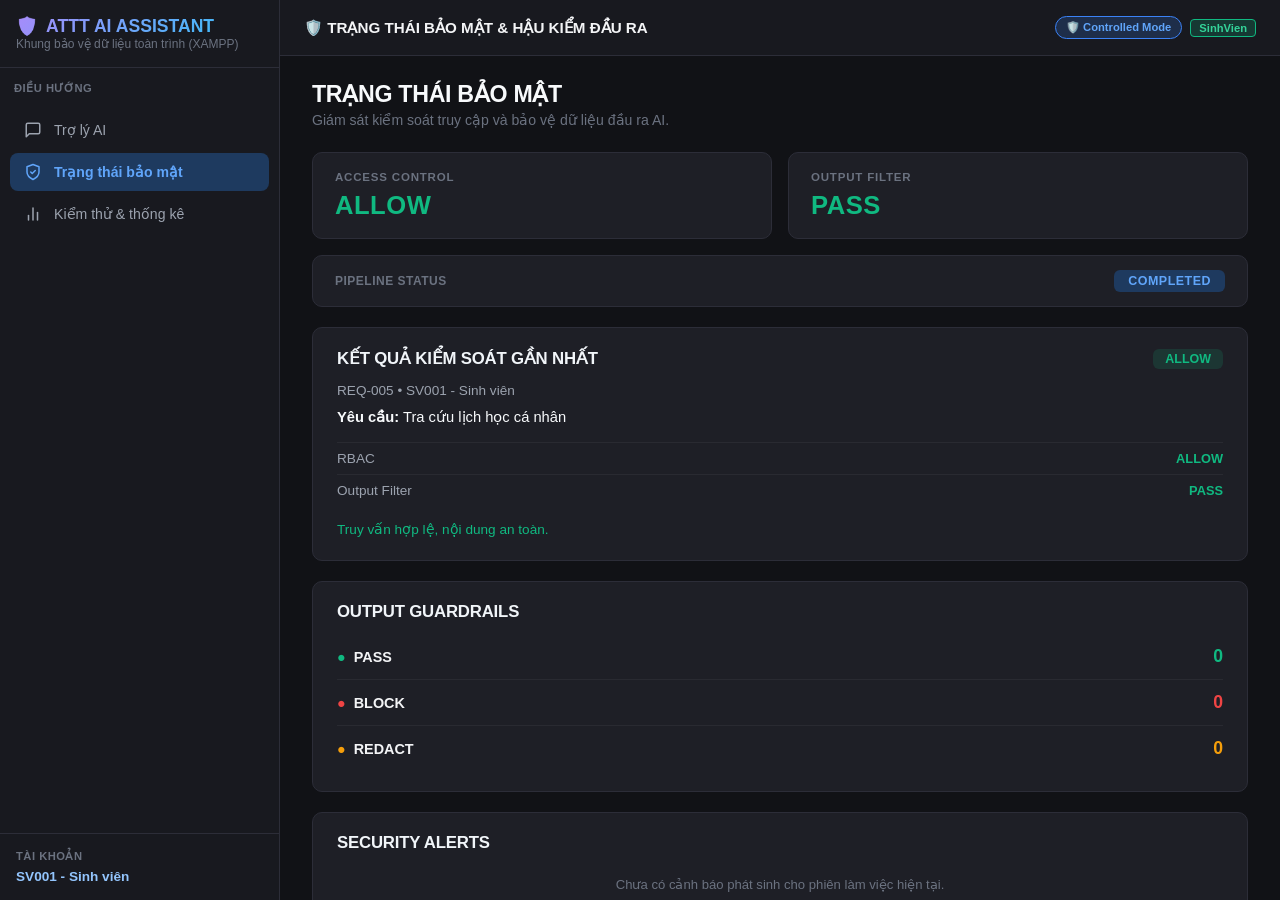
==== security_status.html @ 67b60c62 "giai đoạn 4" ====
<!DOCTYPE html>
<html lang="vi">

<head>
    <meta charset="UTF-8">
    <meta name="viewport" content="width=device-width, initial-scale=1.0">
    <title>Trạng Thái Bảo Mật - ATTT AI ASSISTANT</title>
    <link rel="stylesheet" href="web/static/style.css">
    <style>
        /* Tối ưu riêng cho trang Dashboard Trạng thái bảo mật */
        body {
            overflow: hidden;
        }

        .dashboard-main {
            flex: 1;
            display: flex;
            flex-direction: column;
            background-color: var(--bg-dark);
            height: 100vh;
            overflow-y: auto;
        }

        .nav-menu {
            display: flex;
            flex-direction: column;
            gap: 4px;
            padding: 12px 10px;
        }

        .nav-item {
            display: flex;
            align-items: center;
            gap: 12px;
            padding: 10px 14px;
            border-radius: 8px;
            color: var(--text-secondary);
            text-decoration: none;
            font-size: 0.88rem;
            font-weight: 500;
            transition: 0.2s;
        }

        .nav-item:hover {
            background-color: rgba(255, 255, 255, 0.05);
            color: var(--text-primary);
        }

        .nav-item.active {
            background-color: #1e3a5f;
            color: #60a5fa;
            font-weight: 600;
        }

        .nav-item svg {
            width: 18px;
            height: 18px;
        }

        .user-account-box {
            margin-top: auto;
            padding: 16px;
            border-top: 1px solid var(--card-border);
        }

        .user-account-label {
            font-size: 0.7rem;
            color: var(--text-muted);
            text-transform: uppercase;
            font-weight: 700;
            letter-spacing: 0.5px;
            margin-bottom: 6px;
        }

        .user-account-val {
            font-size: 0.85rem;
            font-weight: 600;
            color: #93c5fd;
        }

        /* Vùng nội dung Dashboard */
        .dash-content {
            padding: 24px 32px;
            max-width: 1200px;
            width: 100%;
        }

        .dash-header-title {
            font-size: 1.45rem;
            font-weight: 800;
            letter-spacing: -0.3px;
            color: #f8fafc;
            margin-bottom: 4px;
        }

        .dash-header-desc {
            font-size: 0.88rem;
            color: var(--text-muted);
            margin-bottom: 24px;
        }

        /* 3 Thẻ Trạng thái tổng quan (Khu vực A) */
        .cards-overview-row {
            display: grid;
            grid-template-columns: 1fr 1fr;
            gap: 16px;
            margin-bottom: 16px;
        }

        .stat-card {
            background-color: var(--card-bg);
            border: 1px solid var(--card-border);
            border-radius: 10px;
            padding: 18px 22px;
        }

        .stat-card-title {
            font-size: 0.72rem;
            color: var(--text-muted);
            font-weight: 700;
            letter-spacing: 0.8px;
            text-transform: uppercase;
            margin-bottom: 8px;
        }

        .stat-card-val {
            font-size: 1.6rem;
            font-weight: 800;
            letter-spacing: 0.5px;
        }

        .val-allow,
        .val-pass {
            color: #10b981;
        }

        .val-deny,
        .val-block {
            color: #ef4444;
        }

        .val-redact {
            color: #f59e0b;
        }

        .val-na {
            color: #6b7280;
        }

        .pipeline-card {
            background-color: var(--card-bg);
            border: 1px solid var(--card-border);
            border-radius: 10px;
            padding: 14px 22px;
            display: flex;
            justify-content: space-between;
            align-items: center;
            margin-bottom: 20px;
        }

        .pipe-status-tag {
            background: #1e3a5f;
            color: #60a5fa;
            font-weight: 700;
            font-size: 0.78rem;
            padding: 4px 14px;
            border-radius: 6px;
            letter-spacing: 0.5px;
        }

        /* Section Card chung */
        .dash-section-card {
            background-color: var(--card-bg);
            border: 1px solid var(--card-border);
            border-radius: 10px;
            padding: 20px 24px;
            margin-bottom: 20px;
        }

        .section-header {
            display: flex;
            justify-content: space-between;
            align-items: center;
            margin-bottom: 14px;
        }

        .section-title {
            font-size: 1.05rem;
            font-weight: 700;
            color: #f1f5f9;
            letter-spacing: -0.2px;
        }

        .badge-right {
            font-size: 0.78rem;
            font-weight: 700;
            padding: 3px 12px;
            border-radius: 6px;
        }

        .badge-right.ALLOW {
            background: rgba(16, 185, 129, 0.15);
            color: #10b981;
        }

        .badge-right.DENY {
            background: rgba(239, 68, 68, 0.15);
            color: #ef4444;
        }

        .badge-right.REDACTED {
            background: rgba(245, 158, 11, 0.15);
            color: #f59e0b;
        }

        /* Khu vực B: Kết quả kiểm soát truy vấn gần nhất */
        .recent-req-meta {
            font-size: 0.85rem;
            color: var(--text-secondary);
            margin-bottom: 8px;
        }

        .recent-req-query {
            font-size: 0.92rem;
            color: #f8fafc;
            margin-bottom: 14px;
            line-height: 1.5;
        }

        .recent-step-row {
            display: flex;
            justify-content: space-between;
            align-items: center;
            padding: 8px 0;
            border-top: 1px solid rgba(255, 255, 255, 0.05);
            font-size: 0.85rem;
        }

        .step-name {
            color: var(--text-secondary);
        }

        .step-tag {
            font-weight: 700;
            font-size: 0.8rem;
        }

        .step-tag.ALLOW,
        .step-tag.PASS {
            color: #10b981;
        }

        .step-tag.DENY,
        .step-tag.BLOCK {
            color: #ef4444;
        }

        .step-tag.REDACT,
        .step-tag.REDACTED {
            color: #f59e0b;
        }

        .step-tag.NA {
            color: #6b7280;
        }

        .recent-explanation {
            margin-top: 14px;
            font-size: 0.85rem;
            color: #10b981;
            line-height: 1.5;
        }

        .recent-explanation.denied {
            color: #f87171;
        }

        /* Khu vực C: Output Guardrails Metrics (Chỉ hiện số lần) */
        .guard-row {
            display: flex;
            justify-content: space-between;
            align-items: center;
            padding: 12px 0;
            border-bottom: 1px solid rgba(255, 255, 255, 0.05);
            font-size: 0.9rem;
        }

        .guard-row:last-child {
            border-bottom: none;
        }

        .guard-label {
            display: flex;
            align-items: center;
            gap: 8px;
            font-weight: 600;
        }

        .guard-num.pass {
            color: #10b981;
            font-weight: 700;
            font-size: 1.1rem;
        }

        .guard-num.block {
            color: #ef4444;
            font-weight: 700;
            font-size: 1.1rem;
        }

        .guard-num.redact {
            color: #f59e0b;
            font-weight: 700;
            font-size: 1.1rem;
        }

        /* Khu vực D: Security Alerts */
        .alert-item {
            display: flex;
            justify-content: space-between;
            align-items: center;
            padding: 11px 12px;
            background: rgba(0, 0, 0, 0.15);
            border-radius: 8px;
            margin-bottom: 8px;
            font-size: 0.86rem;
            cursor: pointer;
            transition: 0.2s;
        }

        .alert-item:hover {
            background: rgba(255, 255, 255, 0.04);
        }

        .alert-item:last-child {
            margin-bottom: 0;
        }

        .alert-label {
            color: #e2e8f0;
            display: flex;
            align-items: center;
            gap: 8px;
        }

        .alert-pill {
            padding: 3px 10px;
            border-radius: 4px;
            font-size: 0.72rem;
            font-weight: 800;
            letter-spacing: 0.5px;
        }

        .alert-pill.HIGH {
            background: #7f1d1d;
            color: #f87171;
        }

        .alert-pill.MEDIUM {
            background: #78350f;
            color: #fbbf24;
        }

        .alert-pill.LOW {
            background: #1e3a5f;
            color: #60a5fa;
        }

        /* Khu vực E: Lịch sử kiểm soát */
        .history-item {
            display: flex;
            justify-content: space-between;
            align-items: center;
            padding: 11px 12px;
            border-bottom: 1px solid rgba(255, 255, 255, 0.05);
            font-size: 0.86rem;
            cursor: pointer;
            transition: 0.2s;
        }

        .history-item:hover {
            background: rgba(255, 255, 255, 0.03);
        }

        .history-item:last-child {
            border-bottom: none;
        }

        .history-meta {
            color: #e2e8f0;
            font-weight: 500;
        }

        .history-tag {
            font-size: 0.75rem;
            font-weight: 800;
            padding: 3px 12px;
            border-radius: 4px;
        }

        .history-tag.ALLOW {
            background: rgba(16, 185, 129, 0.15);
            color: #10b981;
        }

        .history-tag.DENY {
            background: rgba(239, 68, 68, 0.15);
            color: #ef4444;
        }

        .history-tag.REDACTED {
            background: rgba(245, 158, 11, 0.15);
            color: #f59e0b;
        }

        /* Modal Chi tiết An toàn */
        .detail-modal {
            display: none;
            position: fixed;
            top: 0;
            left: 0;
            right: 0;
            bottom: 0;
            background: rgba(0, 0, 0, 0.7);
            z-index: 1000;
            align-items: center;
            justify-content: center;
        }

        .modal-box {
            background: var(--card-bg);
            border: 1px solid var(--card-border);
            border-radius: 12px;
            padding: 24px;
            width: 550px;
            max-width: 90vw;
        }
    </style>
</head>

<body>
    <div class="app-container">
        <!-- Sidebar Bên Trái: ĐỒNG NHẤT 100% VỚI HỆ THỐNG -->
        <aside class="sidebar">
            <div class="sidebar-header">
                <div>
                    <div class="brand-title">
                        <span>🛡️</span> ATTT AI ASSISTANT
                    </div>
                    <div class="brand-subtitle">Khung bảo vệ dữ liệu toàn trình (XAMPP)</div>
                </div>
            </div>

            <!-- Điều hướng 3 trang chuẩn -->
            <div
                style="padding: 14px 14px 4px 14px; font-size: 0.7rem; color: var(--text-muted); font-weight: 700; letter-spacing: 0.5px;">
                ĐIỀU HƯỚNG
            </div>
            <nav class="nav-menu">
                <!-- 1. Trợ lý AI -->
                <a href="index.php" class="nav-item">
                    <svg viewBox="0 0 24 24" fill="none" stroke="currentColor" stroke-width="2" stroke-linecap="round"
                        stroke-linejoin="round">
                        <path d="M21 15a2 2 0 0 1-2 2H7l-4 4V5a2 2 0 0 1 2-2h14a2 2 0 0 1 2 2z"></path>
                    </svg>
                    <span>Trợ lý AI</span>
                </a>

                <!-- 2. Trạng thái bảo mật (ACTIVE) -->
                <a href="security_status.html" class="nav-item active">
                    <svg viewBox="0 0 24 24" fill="none" stroke="currentColor" stroke-width="2" stroke-linecap="round"
                        stroke-linejoin="round">
                        <path d="M12 22s8-4 8-10V5l-8-3-8 3v7c0 6 8 10 8 10z"></path>
                        <polyline points="9 12 11 14 15 10"></polyline>
                    </svg>
                    <span>Trạng thái bảo mật</span>
                </a>

                <!-- 3. Kiểm thử & Thống kê -->
                <a href="evaluation_page.html" class="nav-item">
                    <svg viewBox="0 0 24 24" fill="none" stroke="currentColor" stroke-width="2" stroke-linecap="round"
                        stroke-linejoin="round">
                        <line x1="18" y1="20" x2="18" y2="10"></line>
                        <line x1="12" y1="20" x2="12" y2="4"></line>
                        <line x1="6" y1="20" x2="6" y2="14"></line>
                    </svg>
                    <span>Kiểm thử & thống kê</span>
                </a>
            </nav>

            <!-- Tài khoản đăng nhập mô phỏng -->
            <div class="user-account-box">
                <div class="user-account-label">TÀI KHOẢN</div>
                <div class="user-account-val" id="currentUserDisplay">SV001 - Sinh viên</div>
            </div>
        </aside>

        <!-- Vùng Nội dung Dashboard Trạng Thái Bảo Mật -->
        <main class="dashboard-main">
            <!-- Header phía trên đồng nhất -->
            <header class="chat-header" style="flex-shrink: 0;">
                <div class="chat-header-title">
                    <span>🛡️ TRẠNG THÁI BẢO MẬT & HẬU KIỂM ĐẦU RA</span>
                </div>
                <div class="header-badges">
                    <span class="badge-mode controlled">🛡️ Controlled Mode</span>
                    <span class="role-tag SinhVien" id="activeRoleTag">SinhVien</span>
                </div>
            </header>

            <div class="dash-content">
                <div class="dash-header-title">TRẠNG THÁI BẢO MẬT</div>
                <div class="dash-header-desc">Giám sát kiểm soát truy cập và bảo vệ dữ liệu đầu ra AI.</div>

                <!-- KHU VỰC A: TỔNG QUAN TRẠNG THÁI (3 THẺ CHUẨN) -->
                <div class="cards-overview-row">
                    <div class="stat-card">
                        <div class="stat-card-title">ACCESS CONTROL</div>
                        <div class="stat-card-val val-allow" id="cardAccessControl">ALLOW</div>
                    </div>
                    <div class="stat-card">
                        <div class="stat-card-title">OUTPUT FILTER</div>
                        <div class="stat-card-val val-pass" id="cardOutputFilter">PASS</div>
                    </div>
                </div>

                <div class="pipeline-card">
                    <span
                        style="font-size: 0.75rem; color: var(--text-muted); font-weight: 700; letter-spacing: 0.5px;">PIPELINE
                        STATUS</span>
                    <span class="pipe-status-tag" id="cardPipelineStatus">COMPLETED</span>
                </div>

                <!-- KHU VỰC B: KẾT QUẢ KIỂM SOÁT GẦN NHẤT -->
                <div class="dash-section-card">
                    <div class="section-header">
                        <div class="section-title">KẾT QUẢ KIỂM SOÁT GẦN NHẤT</div>
                        <span class="badge-right ALLOW" id="recentBadgeRight">ALLOW</span>
                    </div>
                    <div class="recent-req-meta" id="recentMeta">REQ-005 • SV001 - Sinh viên</div>
                    <div class="recent-req-query"><strong>Yêu cầu:</strong> <span id="recentQueryText">Tra cứu lịch học
                            cá nhân</span></div>

                    <div class="recent-step-row">
                        <span class="step-name">RBAC</span>
                        <span class="step-tag ALLOW" id="recentRbacTag">ALLOW</span>
                    </div>
                    <div class="recent-step-row">
                        <span class="step-name">Output Filter</span>
                        <span class="step-tag PASS" id="recentFilterTag">PASS</span>
                    </div>

                    <div class="recent-explanation" id="recentExplanation">
                        Truy vấn hợp lệ, nội dung an toàn.
                    </div>
                </div>

                <!-- KHU VỰC C: OUTPUT GUARDRAILS & REDACTION (CHỈ HIỆN SỐ LẦN) -->
                <div class="dash-section-card">
                    <div class="section-title" style="margin-bottom: 12px;">OUTPUT GUARDRAILS</div>

                    <!-- PASS -->
                    <div class="guard-row">
                        <span class="guard-label">
                            <span style="color: #10b981;">●</span> PASS
                        </span>
                        <span class="guard-num pass" id="countPass">0</span>
                    </div>

                    <!-- BLOCK -->
                    <div class="guard-row">
                        <span class="guard-label">
                            <span style="color: #ef4444;">●</span> BLOCK
                        </span>
                        <span class="guard-num block" id="countBlock">0</span>
                    </div>

                    <!-- REDACT -->
                    <div class="guard-row">
                        <span class="guard-label">
                            <span style="color: #f59e0b;">●</span> REDACT
                        </span>
                        <span class="guard-num redact" id="countRedact">0</span>
                    </div>
                </div>

                <!-- KHU VỰC D: SECURITY ALERTS -->
                <div class="dash-section-card">
                    <div class="section-title" style="margin-bottom: 14px;">SECURITY ALERTS</div>
                    <div id="alertsContainer">
                        <div class="alert-item"
                            onclick="openAlertModal('Truy cập trái quyền', 'SV001', 'HIGH', 'Tài khoản Sinh viên cố tình gửi yêu cầu truy xuất mã hồ sơ kỷ luật Restricted DOC-R014. RBAC đã từ chối quyền truy cập.')">
                            <span class="alert-label">Truy cập trái quyền</span>
                            <span class="alert-pill HIGH">HIGH</span>
                        </div>
                        <div class="alert-item"
                            onclick="openAlertModal('Dữ liệu cần che', 'SV001', 'MEDIUM', 'Phát hiện câu trả lời chứa số CCCD và số điện thoại cá nhân. Output Filter đã thực hiện che bằng nhãn an toàn.')">
                            <span class="alert-label">Dữ liệu cần che</span>
                            <span class="alert-pill MEDIUM">MEDIUM</span>
                        </div>
                    </div>
                </div>

                <!-- KHU VỰC E: LỊCH SỬ KIỂM SOÁT TRUY CẬP -->
                <div class="dash-section-card">
                    <div class="section-title" style="margin-bottom: 14px;">LỊCH SỬ KIỂM SOÁT</div>
                    <div id="historyContainer">
                        <div class="history-item">
                            <span class="history-meta">REQ-005 • SV001</span>
                            <span class="history-tag ALLOW">ALLOW</span>
                        </div>
                        <div class="history-item">
                            <span class="history-meta">REQ-004 • SV001</span>
                            <span class="history-tag DENY">DENY</span>
                        </div>
                    </div>
                </div>
            </div>
        </main>
    </div>

    <!-- Modal Xem Chi Tiết An Toàn (Không lộ dữ liệu nhạy cảm) -->
    <div id="alertModal" class="detail-modal" onclick="closeAlertModal()">
        <div class="modal-box" onclick="event.stopPropagation()">
            <h3 id="modalTitle" style="margin-bottom: 8px; color: #f8fafc;">Chi tiết cảnh báo an toàn</h3>
            <div id="modalMeta" style="font-size: 0.82rem; color: var(--text-muted); margin-bottom: 14px;"></div>
            <div id="modalDesc"
                style="font-size: 0.88rem; line-height: 1.6; color: #cbd5e1; background: #0b0f19; padding: 12px; border-radius: 8px; margin-bottom: 18px;">
            </div>
            <div style="text-align: right;">
                <button onclick="closeAlertModal()"
                    style="background: #334155; border: none; color: white; padding: 8px 16px; border-radius: 6px; cursor: pointer;">Đóng</button>
            </div>
        </div>
    </div>

    <script>
        // Mapping tài khoản thực tế theo vai trò
        const ACCOUNT_ROLE_MAPPING = {
            "SinhVien": { id: "SV001", name: "SV001 - Sinh viên" },
            "GiangVien": { id: "GV002", name: "GV002 - Giảng viên" },
            "QuanTri": { id: "QT003", name: "QT003 - Quản trị viên" }
        };

        // Đồng bộ tức thời và liên tục giữa các Tab
        document.addEventListener("DOMContentLoaded", () => {
            syncAccountFromStorage();
            syncDashboard();

            // 1. Lắng nghe storage event (khi Tab 1 thay đổi role hoặc gửi câu hỏi)
            window.addEventListener("storage", (e) => {
                if (e.key === "LATEST_SECURITY_EVENT" || e.key === "CURRENT_USER_ACCOUNT" || e.key === "CURRENT_USER_ROLE") {
                    syncAccountFromStorage();
                    syncDashboard();
                }
            });

            // 2. Định kỳ kiểm tra (polling) mỗi 1.5 giây để cập nhật mượt mà
            setInterval(() => {
                syncAccountFromStorage();
                syncDashboard();
            }, 1500);
        });

        function syncAccountFromStorage() {
            const role = localStorage.getItem("CURRENT_USER_ROLE") || "SinhVien";
            const accName = localStorage.getItem("CURRENT_USER_ACCOUNT") || (ACCOUNT_ROLE_MAPPING[role] ? ACCOUNT_ROLE_MAPPING[role].name : "SV001 - Sinh viên");

            const userDisplayEl = document.getElementById("currentUserDisplay");
            if (userDisplayEl) {
                userDisplayEl.innerText = accName;
            }

            const roleTagEl = document.getElementById("activeRoleTag");
            if (roleTagEl) {
                roleTagEl.className = `role-tag ${role}`;
                roleTagEl.innerText = role;
            }
        }

        let lastProcessedTimestamp = null;

        async function syncDashboard() {
            // A. Ưu tiên đọc sự kiện thời gian thực từ localStorage (vừa được gửi từ Tab 1)
            let localEvent = null;
            try {
                const raw = localStorage.getItem("LATEST_SECURITY_EVENT");
                if (raw) localEvent = JSON.parse(raw);
            } catch (e) { }

            // B. Nạp danh sách log và thống kê tích lũy từ backend
            let logs = [];
            let stats = null;
            try {
                const isXampp = window.location.pathname.includes("khung_bao_ve_attt");
                const endpoint = isXampp ? "api.php?action=logs" : "/api/logs";
                const res = await fetch(endpoint);
                const data = await res.json();
                if (data.stats && data.logs) {
                    stats = data.stats;
                    logs = data.logs;
                } else if (Array.isArray(data)) {
                    logs = data;
                }
            } catch (e) {
                console.error("Lỗi fetch logs:", e);
            }

            // Cập nhật số liệu thống kê OUTPUT GUARDRAILS: CHỈ HIỆN SỐ LẦN
            if (stats) {
                document.getElementById("countPass").innerText = (stats.pass || 0).toLocaleString();
                document.getElementById("countBlock").innerText = (stats.block || 0).toLocaleString();
                document.getElementById("countRedact").innerText = (stats.redact || 0).toLocaleString();
            } else if (logs && logs.length > 0) {
                // Fallback nếu API trả về mảng log thuần
                let cPass = 0, cBlock = 0, cRedact = 0;
                logs.forEach(l => {
                    const act = l.action_taken || "";
                    if (act === "PASSED") cPass++;
                    else if (act === "BLOCKED" || act === "BLOCKED_INPUT") cBlock++;
                    else if (act === "REDACTED") cRedact++;
                });
                document.getElementById("countPass").innerText = cPass.toLocaleString();
                document.getElementById("countBlock").innerText = cBlock.toLocaleString();
                document.getElementById("countRedact").innerText = cRedact.toLocaleString();
            }

            // C. Hiển thị sự kiện gần nhất: Ưu tiên localEvent mới nhất từ Tab 1
            if (localEvent) {
                renderLatestEvent(localEvent);
            } else if (logs && logs.length > 0) {
                const l = logs[0];
                const r = l.role || "SinhVien";
                const acc = ACCOUNT_ROLE_MAPPING[r] || { id: "SV001", name: `SV001 - ${r}` };
                renderLatestEvent({
                    req_id: "REQ-" + (l.query_sha256 ? l.query_sha256.substring(0, 4).toUpperCase() : "001"),
                    query: "Tra cứu thông tin học vụ nhà trường",
                    role: r,
                    account: acc.name,
                    account_id: acc.id,
                    action_taken: l.action_taken || "PASSED",
                    is_safe: l.action_taken !== "BLOCKED" && l.action_taken !== "BLOCKED_INPUT",
                    latency_ms: l.latency_ms || 0
                });
            }

            // D. Render Lịch sử kiểm soát (Khu vực E)
            renderHistoryAndAlerts(logs, localEvent);
        }

        function renderLatestEvent(ev) {
            const role = ev.role || "SinhVien";
            const accName = ev.account || (ACCOUNT_ROLE_MAPPING[role] ? ACCOUNT_ROLE_MAPPING[role].name : "SV001 - Sinh viên");
            const reqId = ev.req_id || "REQ-001";
            const actionTaken = ev.action_taken || "PASSED";

            const isDenied = (actionTaken === "BLOCKED" || actionTaken === "BLOCKED_INPUT");
            const isRedacted = (actionTaken === "REDACTED");

            const accStatus = isDenied ? "DENY" : "ALLOW";
            const filterStatus = isDenied ? "BLOCK" : (isRedacted ? "REDACT" : "PASS");

            // 1. Cập nhật Khu vực A: Tổng quan trạng thái
            const cardAcc = document.getElementById("cardAccessControl");
            cardAcc.innerText = accStatus;
            cardAcc.className = `stat-card-val val-${accStatus.toLowerCase()}`;

            const cardFilt = document.getElementById("cardOutputFilter");
            cardFilt.innerText = filterStatus;
            cardFilt.className = `stat-card-val val-${filterStatus.toLowerCase()}`;

            // 2. Cập nhật Khu vực B: Kết quả kiểm soát gần nhất
            document.getElementById("recentBadgeRight").innerText = accStatus;
            document.getElementById("recentBadgeRight").className = `badge-right ${accStatus}`;

            document.getElementById("recentMeta").innerText = `${reqId} • ${accName}`;

            // Làm sạch nội dung yêu cầu hiển thị ở mức an toàn (không hiển thị canary token / prompt nhạy cảm)
            let safeQueryDisplay = ev.query || "Tra cứu học vụ";
            if (safeQueryDisplay.length > 70) {
                safeQueryDisplay = safeQueryDisplay.substring(0, 67) + "...";
            }
            document.getElementById("recentQueryText").innerText = safeQueryDisplay;

            document.getElementById("recentRbacTag").innerText = accStatus;
            document.getElementById("recentRbacTag").className = `step-tag ${accStatus}`;

            document.getElementById("recentFilterTag").innerText = filterStatus;
            document.getElementById("recentFilterTag").className = `step-tag ${filterStatus}`;

            const expl = document.getElementById("recentExplanation");
            if (isDenied) {
                expl.innerText = "Tài khoản của bạn không có quyền truy cập thông tin được yêu cầu (Safe Refusal).";
                expl.className = "recent-explanation denied";
                expl.style.color = "#ef4444";
            } else if (isRedacted) {
                expl.innerText = "Đã phát hiện và tự động che bớt các thông tin nhạy cảm trước khi hiển thị.";
                expl.className = "recent-explanation";
                expl.style.color = "#f59e0b";
            } else {
                expl.innerText = "Truy vấn hợp lệ, dữ liệu đầu ra an toàn.";
                expl.className = "recent-explanation";
                expl.style.color = "#10b981";
            }
        }

        function renderHistoryAndAlerts(logs, localEvent) {
            // Kết hợp localEvent và logs
            const histContainer = document.getElementById("historyContainer");
            const alertsContainer = document.getElementById("alertsContainer");

            let items = [];
            if (localEvent) {
                const act = localEvent.action_taken || "PASSED";
                const isDeny = (act === "BLOCKED" || act === "BLOCKED_INPUT");
                items.push({
                    id: localEvent.req_id || "REQ-NOW",
                    account_id: localEvent.account_id || "SV001",
                    role: localEvent.role || "SinhVien",
                    tag: isDeny ? "DENY" : (act === "REDACTED" ? "REDACTED" : "ALLOW"),
                    action_taken: act,
                    isDenied: isDeny,
                    query: localEvent.query || "",
                    violations: localEvent.violations || [],
                    isCurrent: true
                });
            }

            if (logs && logs.length > 0) {
                logs.slice(0, 8).forEach((l, idx) => {
                    const r = l.role || "SinhVien";
                    const acc = ACCOUNT_ROLE_MAPPING[r] || { id: "SV001" };
                    const act = l.action_taken || "PASSED";
                    const isDeny = (act === "BLOCKED" || act === "BLOCKED_INPUT");
                    const itmId = "REQ-" + (l.query_sha256 ? l.query_sha256.substring(0, 4).toUpperCase() : `00${idx + 1}`);

                    // Tránh trùng lặp với localEvent
                    if (!localEvent || itmId !== localEvent.req_id) {
                        items.push({
                            id: itmId,
                            account_id: acc.id,
                            role: r,
                            tag: isDeny ? "DENY" : (act === "REDACTED" ? "REDACTED" : "ALLOW"),
                            action_taken: act,
                            isDenied: isDeny,
                            query: "",
                            violations: [],
                            isCurrent: false
                        });
                    }
                });
            }

            // Render Lịch sử kiểm soát (Khu vực E)
            let histHtml = "";
            items.slice(0, 6).forEach(item => {
                histHtml += `
                    <div class="history-item" onclick="openAlertModal('Lịch sử truy xuất ${item.id}', '${item.account_id} - ${item.role}', '${item.isDenied ? "HIGH" : "LOW"}', 'Kết quả: ${item.tag} | Trạng thái: ${item.action_taken}')">
                        <span class="history-meta">${item.id} • ${item.account_id} (${item.role})</span>
                        <span class="history-tag ${item.tag}">${item.tag}</span>
                    </div>
                `;
            });
            if (histHtml) histContainer.innerHTML = histHtml;

            // Render Security Alerts (Khu vực D): ĐỒNG BỘ CHÍNH XÁC VỚI CÂU ĐANG HỎI
            let alertHtml = "";

            if (localEvent) {
                const act = localEvent.action_taken || "PASSED";
                const role = localEvent.role || "SinhVien";
                const accId = localEvent.account_id || "SV001";
                const qText = localEvent.query || "";
                const violations = localEvent.violations || [];

                if (act === "BLOCKED" || act === "BLOCKED_INPUT") {
                    // Truy vấn đang hỏi bị CHẶN / TỪ CHỐI AN TOÀN
                    let desc = `Tài khoản ${accId} (${role}) gửi yêu cầu: "${escapeHtml(qText)}". Hệ thống đã kích hoạt cơ chế RBAC và Output Guardrails để từ chối truy cập và ngăn chặn rò rỉ dữ liệu ngoài quyền hạn.`;
                    if (violations.length > 0) {
                        desc += `<br><br><strong>Chi tiết vi phạm phát hiện:</strong><br>` + violations.map(v => `• [${v.severity}] ${v.violation_type}: ${v.description}`).join('<br>');
                    }
                    alertHtml += `
                        <div class="alert-item" onclick="openAlertModal('Phát hiện truy cập ngoài phạm vi quyền', '${accId} - ${role}', 'HIGH', '${escapeModalText(desc)}')">
                            <span class="alert-label">
                                <span style="color: #f87171;">⚠️</span> Phát hiện truy cập ngoài phạm vi quyền (${localEvent.req_id || "GẦN NHẤT"})
                            </span>
                            <span class="alert-pill HIGH">HIGH</span>
                        </div>
                    `;
                } else if (act === "REDACTED") {
                    // Truy vấn đang hỏi chứa THÔNG TIN NHẠY CẢM CẦN CHE
                    let desc = `Phát hiện dữ liệu định danh cá nhân / tài liệu cần bảo mật trong phản hồi cho câu hỏi: "${escapeHtml(qText)}". Output Filter đã thực hiện cơ chế Redaction tự động che giấu an toàn.`;
                    if (violations.length > 0) {
                        desc += `<br><br><strong>Chi tiết xử lý:</strong><br>` + violations.map(v => `• [${v.severity}] ${v.violation_type}: ${v.description}`).join('<br>');
                    }
                    alertHtml += `
                        <div class="alert-item" onclick="openAlertModal('Phát hiện dữ liệu nhạy cảm cần che', '${accId} - ${role}', 'MEDIUM', '${escapeModalText(desc)}')">
                            <span class="alert-label">
                                <span style="color: #fbbf24;">🛡️</span> Phát hiện dữ liệu cần che (${localEvent.req_id || "GẦN NHẤT"})
                            </span>
                            <span class="alert-pill MEDIUM">MEDIUM</span>
                        </div>
                    `;
                } else {
                    // Truy vấn hợp lệ, an toàn
                    let desc = `Yêu cầu: "${escapeHtml(qText)}" từ tài khoản ${accId} (${role}) được xác thực hợp lệ theo quyền hạn. Toàn bộ nội dung phản hồi đã qua kiểm soát an toàn và đối soát căn cứ thành công.`;
                    alertHtml += `
                        <div class="alert-item" onclick="openAlertModal('Truy vấn hợp lệ & an toàn', '${accId} - ${role}', 'LOW', '${escapeModalText(desc)}')">
                            <span class="alert-label">
                                <span style="color: #34d399;">✓</span> Truy vấn hợp lệ & an toàn (${localEvent.req_id || "GẦN NHẤT"})
                            </span>
                            <span class="alert-pill LOW">LOW</span>
                        </div>
                    `;
                }
            } else {
                // Khi chưa có truy vấn tương tác nào
                alertHtml = `
                    <div style="font-size: 0.82rem; color: var(--text-muted); padding: 10px; text-align: center;">
                        Chưa có cảnh báo phát sinh cho phiên làm việc hiện tại.
                    </div>
                `;
            }

            alertsContainer.innerHTML = alertHtml;
        }

        function escapeHtml(str) {
            if (!str) return '';
            return String(str).replace(/&/g, '&amp;').replace(/</g, '&lt;').replace(/>/g, '&gt;').replace(/"/g, '&quot;');
        }

        function escapeModalText(str) {
            if (!str) return '';
            return str.replace(/'/g, "\\'").replace(/"/g, '&quot;');
        }

        function openAlertModal(title, user, level, desc) {
            document.getElementById("modalTitle").innerText = title;
            document.getElementById("modalMeta").innerText = `Tài khoản: ${user} • Mức độ: ${level} • Thời gian: Vừa xong`;
            document.getElementById("modalDesc").innerText = desc;
            document.getElementById("alertModal").style.display = "flex";
        }

        function closeAlertModal() {
            document.getElementById("alertModal").style.display = "none";
        }
    </script>
</body>

</html>
---- web/static/style.css ----
* {
    margin: 0;
    padding: 0;
    box-sizing: border-box;
    font-family: -apple-system, BlinkMacSystemFont, "Segoe UI", Roboto, Helvetica, Arial, sans-serif;
}

:root {
    --bg-dark: #111216;
    --sidebar-bg: #18191f;
    --card-bg: #1e1f26;
    --card-border: #2c2d38;
    --input-bg: #22232c;
    --accent-blue: #3b82f6;
    --accent-purple: #8b5cf6;
    --text-primary: #f3f4f6;
    --text-secondary: #9ca3af;
    --text-muted: #6b7280;
    --badge-public: #10b981;
    --badge-internal: #f59e0b;
    --badge-restricted: #ef4444;
    --danger-bg: rgba(239, 68, 68, 0.15);
    --success-bg: rgba(16, 185, 129, 0.15);
}

body {
    background-color: var(--bg-dark);
    color: var(--text-primary);
    height: 100vh;
    display: flex;
    overflow: hidden;
}

/* Layout */
.app-container {
    display: flex;
    width: 100vw;
    height: 100vh;
}

/* Sidebar Left */
.sidebar {
    width: 280px;
    background-color: var(--sidebar-bg);
    border-right: 1px solid var(--card-border);
    display: flex;
    flex-direction: column;
    flex-shrink: 0;
}

.sidebar-header {
    padding: 16px;
    border-bottom: 1px solid var(--card-border);
    display: flex;
    align-items: center;
    justify-content: space-between;
}

.brand-title {
    font-size: 1.1rem;
    font-weight: 700;
    display: flex;
    align-items: center;
    gap: 8px;
    background: linear-gradient(135deg, #a78bfa, #38bdf8);
    -webkit-background-clip: text;
    -webkit-text-fill-color: transparent;
}

.brand-subtitle {
    font-size: 0.75rem;
    color: var(--text-muted);
}

.sidebar-content {
    flex: 1;
    overflow-y: auto;
    padding: 12px;
}

.sidebar-section-title {
    font-size: 0.7rem;
    font-weight: 600;
    text-transform: uppercase;
    letter-spacing: 0.05em;
    color: var(--text-muted);
    margin: 12px 0 6px 4px;
}

.role-select-box {
    margin-bottom: 16px;
}

.role-select {
    width: 100%;
    padding: 8px 12px;
    background: var(--input-bg);
    border: 1px solid var(--card-border);
    border-radius: 8px;
    color: var(--text-primary);
    font-size: 0.85rem;
    cursor: pointer;
    outline: none;
}

.role-permission-card {
    background: var(--card-bg);
    border: 1px solid var(--card-border);
    border-radius: 8px;
    padding: 10px;
    margin-top: 8px;
    font-size: 0.75rem;
}

.role-tag {
    display: inline-block;
    padding: 2px 8px;
    border-radius: 4px;
    font-size: 0.7rem;
    font-weight: 600;
}

.role-tag.SinhVien {
    background: rgba(16, 185, 129, 0.2);
    color: #34d399;
    border: 1px solid #10b981;
}

.role-tag.GiangVien {
    background: rgba(245, 158, 11, 0.2);
    color: #fbbf24;
    border: 1px solid #f59e0b;
}

.role-tag.QuanTri {
    background: rgba(239, 68, 68, 0.2);
    color: #f87171;
    border: 1px solid #ef4444;
}

/* Mode Switch Toggle */
.mode-switch-card {
    background: var(--card-bg);
    border: 1px solid var(--card-border);
    border-radius: 8px;
    padding: 10px;
    margin-bottom: 16px;
}

.mode-toggle-row {
    display: flex;
    justify-content: space-between;
    align-items: center;
    margin-bottom: 6px;
}

.switch {
    position: relative;
    display: inline-block;
    width: 40px;
    height: 22px;
}

.switch input {
    opacity: 0;
    width: 0;
    height: 0;
}

.slider {
    position: absolute;
    cursor: pointer;
    top: 0;
    left: 0;
    right: 0;
    bottom: 0;
    background-color: #4b5563;
    transition: .3s;
    border-radius: 22px;
}

.slider:before {
    position: absolute;
    content: "";
    height: 16px;
    width: 16px;
    left: 3px;
    bottom: 3px;
    background-color: white;
    transition: .3s;
    border-radius: 50%;
}

input:checked + .slider {
    background-color: #3b82f6;
}

input:checked + .slider:before {
    transform: translateX(18px);
}

/* Sample Query List */
.query-item {
    padding: 8px 10px;
    border-radius: 6px;
    font-size: 0.75rem;
    color: var(--text-secondary);
    cursor: pointer;
    transition: background 0.2s;
    white-space: nowrap;
    overflow: hidden;
    text-overflow: ellipsis;
    margin-bottom: 4px;
}

.query-item:hover {
    background: var(--input-bg);
    color: var(--text-primary);
}

/* Main Chat Area */
.chat-main {
    flex: 1;
    display: flex;
    flex-direction: column;
    height: 100vh;
    background-color: var(--bg-dark);
}

.chat-header {
    height: 56px;
    border-bottom: 1px solid var(--card-border);
    display: flex;
    align-items: center;
    justify-content: space-between;
    padding: 0 24px;
    background: var(--sidebar-bg);
}

.chat-header-title {
    font-size: 0.95rem;
    font-weight: 600;
    display: flex;
    align-items: center;
    gap: 10px;
}

.header-badges {
    display: flex;
    gap: 8px;
    align-items: center;
}

.badge-mode {
    padding: 4px 10px;
    border-radius: 12px;
    font-size: 0.7rem;
    font-weight: 600;
}

.badge-mode.controlled {
    background: rgba(59, 130, 246, 0.2);
    color: #60a5fa;
    border: 1px solid #3b82f6;
}

.badge-mode.baseline {
    background: rgba(245, 158, 11, 0.2);
    color: #fbbf24;
    border: 1px solid #f59e0b;
}

/* Chat Messages */
.chat-messages {
    flex: 1;
    overflow-y: auto;
    padding: 24px;
    display: flex;
    flex-direction: column;
    gap: 20px;
}

.user-message-container {
    display: flex;
    justify-content: flex-end;
}

.user-bubble {
    background-color: #2b2e3b;
    border: 1px solid #3d4254;
    border-radius: 14px 14px 2px 14px;
    padding: 12px 16px;
    max-width: 75%;
    font-size: 0.9rem;
    color: #f3f4f6;
    line-height: 1.5;
}

.ai-message-container {
    display: flex;
    gap: 14px;
    max-width: 85%;
}

.ai-avatar {
    width: 34px;
    height: 34px;
    border-radius: 50%;
    background: linear-gradient(135deg, #4f46e5, #06b6d4);
    display: flex;
    align-items: center;
    justify-content: center;
    font-weight: 700;
    font-size: 0.8rem;
    color: white;
    flex-shrink: 0;
}

.ai-bubble {
    background-color: var(--card-bg);
    border: 1px solid var(--card-border);
    border-radius: 14px 14px 14px 2px;
    padding: 16px 20px;
    color: var(--text-primary);
    font-size: 0.9rem;
    line-height: 1.6;
    width: 100%;
}

.ai-meta-header {
    display: flex;
    align-items: center;
    justify-content: space-between;
    margin-bottom: 12px;
    font-size: 0.75rem;
    color: var(--text-muted);
}

/* Security Action Badge */
.status-pill {
    padding: 3px 8px;
    border-radius: 10px;
    font-size: 0.68rem;
    font-weight: 600;
}

.status-pill.PASSED {
    background: var(--success-bg);
    color: #34d399;
    border: 1px solid #10b981;
}

.status-pill.BLOCKED {
    background: var(--danger-bg);
    color: #f87171;
    border: 1px solid #ef4444;
}

.status-pill.REDACTED {
    background: rgba(245, 158, 11, 0.2);
    color: #fbbf24;
    border: 1px solid #f59e0b;
}

/* Sources Accordion (Courdx Style) */
.sources-container {
    margin-top: 16px;
    border-top: 1px solid var(--card-border);
    padding-top: 12px;
}

.sources-header {
    display: flex;
    align-items: center;
    justify-content: space-between;
    font-size: 0.8rem;
    color: var(--text-secondary);
    cursor: pointer;
    user-select: none;
    padding: 6px 0;
}

.sources-list {
    display: flex;
    flex-direction: column;
    gap: 8px;
    margin-top: 8px;
}

.source-card {
    background: #15161b;
    border: 1px solid var(--card-border);
    border-radius: 8px;
    padding: 12px;
    transition: border-color 0.2s;
}

.source-card:hover {
    border-color: #4b5563;
}

.source-card-header {
    display: flex;
    align-items: center;
    justify-content: space-between;
    margin-bottom: 6px;
}

.source-title {
    font-weight: 600;
    font-size: 0.8rem;
    color: #e5e7eb;
    display: flex;
    align-items: center;
    gap: 6px;
}

.source-tag {
    font-size: 0.65rem;
    padding: 2px 6px;
    border-radius: 4px;
    font-weight: 600;
}

.source-tag.Public {
    background: rgba(16, 185, 129, 0.15);
    color: #34d399;
}

.source-tag.Internal {
    background: rgba(245, 158, 11, 0.15);
    color: #fbbf24;
}

.source-tag.Restricted {
    background: rgba(239, 68, 68, 0.15);
    color: #f87171;
}

.source-snippet {
    font-size: 0.75rem;
    color: var(--text-muted);
    line-height: 1.4;
    font-style: italic;
    background: #111216;
    padding: 8px;
    border-radius: 4px;
    margin-top: 6px;
}

.source-actions {
    display: flex;
    justify-content: flex-end;
    margin-top: 6px;
}

.view-doc-btn {
    background: transparent;
    border: 1px solid #3b82f6;
    color: #60a5fa;
    border-radius: 4px;
    padding: 3px 8px;
    font-size: 0.7rem;
    cursor: pointer;
    transition: 0.2s;
}

.view-doc-btn:hover {
    background: rgba(59, 130, 246, 0.2);
}

/* Input Area */
.chat-input-area {
    padding: 16px 24px;
    background: var(--sidebar-bg);
    border-top: 1px solid var(--card-border);
}

.input-box-wrapper {
    display: flex;
    align-items: center;
    background: var(--input-bg);
    border: 1px solid var(--card-border);
    border-radius: 12px;
    padding: 4px 8px 4px 16px;
}

.input-box-wrapper:focus-within {
    border-color: var(--accent-blue);
}

.chat-input {
    flex: 1;
    background: transparent;
    border: none;
    color: var(--text-primary);
    font-size: 0.9rem;
    outline: none;
    padding: 10px 0;
}

.send-btn {
    background: var(--accent-blue);
    border: none;
    color: white;
    width: 36px;
    height: 36px;
    border-radius: 8px;
    display: flex;
    align-items: center;
    justify-content: center;
    cursor: pointer;
    transition: 0.2s;
}

.send-btn:hover {
    background: #2563eb;
}

.send-btn:disabled {
    background: #4b5563;
    cursor: not-allowed;
}

/* Modal for Document View */
.modal-overlay {
    position: fixed;
    top: 0;
    left: 0;
    right: 0;
    bottom: 0;
    background: rgba(0,0,0,0.7);
    display: none;
    align-items: center;
    justify-content: center;
    z-index: 1000;
}

.modal-content {
    background: var(--card-bg);
    border: 1px solid var(--card-border);
    border-radius: 12px;
    width: 700px;
    max-width: 90vw;
    max-height: 85vh;
    display: flex;
    flex-direction: column;
}

.modal-header {
    padding: 16px 20px;
    border-bottom: 1px solid var(--card-border);
    display: flex;
    align-items: center;
    justify-content: space-between;
}

.modal-body {
    padding: 20px;
    overflow-y: auto;
    font-size: 0.85rem;
    line-height: 1.6;
    white-space: pre-wrap;
    color: #e5e7eb;
}

.close-btn {
    background: transparent;
    border: none;
    color: var(--text-muted);
    font-size: 1.2rem;
    cursor: pointer;
}
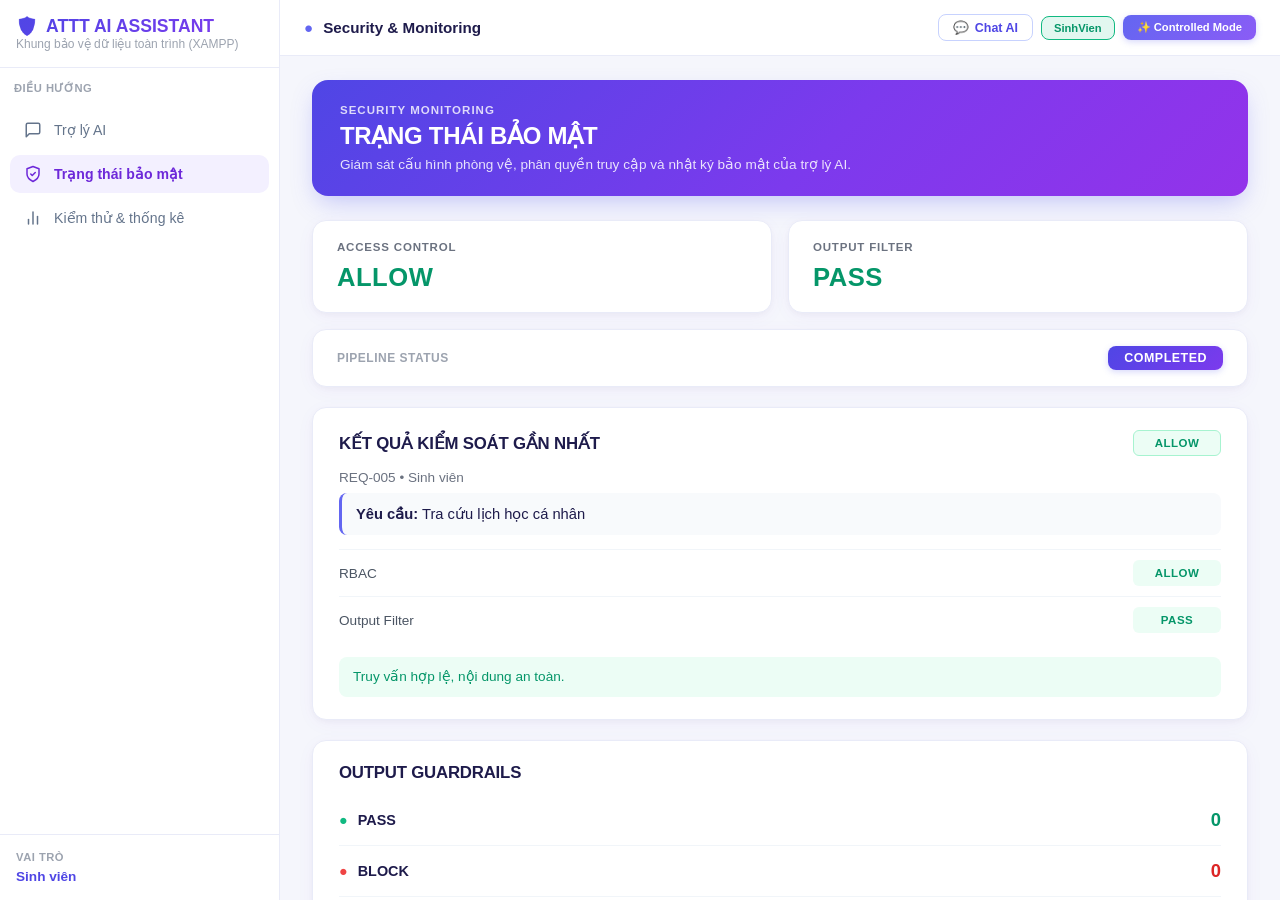
==== commit 4254665a: "trang trạng thái bảo mật: đổi màu" ====
--- a/security_status.html
+++ b/security_status.html
@@ -10,13 +10,15 @@
         /* Tối ưu riêng cho trang Dashboard Trạng thái bảo mật */
         body {
             overflow: hidden;
+            background-color: #f5f6fc;
+            color: #1e1b4b;
         }
 
         .dashboard-main {
             flex: 1;
             display: flex;
             flex-direction: column;
-            background-color: var(--bg-dark);
+            background-color: #f5f6fc;
             height: 100vh;
             overflow-y: auto;
         }
@@ -24,7 +26,7 @@
         .nav-menu {
             display: flex;
             flex-direction: column;
-            gap: 4px;
+            gap: 6px;
             padding: 12px 10px;
         }
 
@@ -33,22 +35,22 @@
             align-items: center;
             gap: 12px;
             padding: 10px 14px;
-            border-radius: 8px;
-            color: var(--text-secondary);
+            border-radius: 10px;
+            color: #64748b;
             text-decoration: none;
             font-size: 0.88rem;
             font-weight: 500;
-            transition: 0.2s;
+            transition: all 0.2s;
         }
 
         .nav-item:hover {
-            background-color: rgba(255, 255, 255, 0.05);
-            color: var(--text-primary);
+            background-color: #f8fafc;
+            color: #4338ca;
         }
 
         .nav-item.active {
-            background-color: #1e3a5f;
-            color: #60a5fa;
+            background-color: #f3f0ff;
+            color: #6d28d9;
             font-weight: 600;
         }
 
@@ -61,6 +63,7 @@
             margin-top: auto;
             padding: 16px;
             border-top: 1px solid var(--card-border);
+            background: #ffffff;
         }
 
         .user-account-label {
@@ -74,8 +77,8 @@
 
         .user-account-val {
             font-size: 0.85rem;
-            font-weight: 600;
-            color: #93c5fd;
+            font-weight: 700;
+            color: #4f46e5;
         }
 
         /* Vùng nội dung Dashboard */
@@ -85,18 +88,38 @@
             width: 100%;
         }
 
-        .dash-header-title {
-            font-size: 1.45rem;
+        .dash-hero-banner {
+            background: linear-gradient(135deg, #4f46e5 0%, #7c3aed 55%, #9333ea 100%);
+            border-radius: 16px;
+            padding: 24px 28px;
+            margin-bottom: 24px;
+            color: #ffffff;
+            box-shadow: 0 10px 25px -5px rgba(99, 102, 241, 0.35);
+            display: flex;
+            justify-content: space-between;
+            align-items: center;
+        }
+
+        .dash-hero-subtitle {
+            font-size: 0.72rem;
+            text-transform: uppercase;
+            letter-spacing: 1px;
+            color: rgba(255, 255, 255, 0.8);
+            font-weight: 700;
+            margin-bottom: 6px;
+        }
+
+        .dash-hero-title {
+            font-size: 1.5rem;
             font-weight: 800;
+            color: #ffffff;
+            margin-bottom: 6px;
             letter-spacing: -0.3px;
-            color: #f8fafc;
-            margin-bottom: 4px;
-        }
-
-        .dash-header-desc {
-            font-size: 0.88rem;
-            color: var(--text-muted);
-            margin-bottom: 24px;
+        }
+
+        .dash-hero-desc {
+            font-size: 0.85rem;
+            color: rgba(255, 255, 255, 0.85);
         }
 
         /* 3 Thẻ Trạng thái tổng quan (Khu vực A) */
@@ -108,19 +131,20 @@
         }
 
         .stat-card {
-            background-color: var(--card-bg);
+            background-color: #ffffff;
             border: 1px solid var(--card-border);
-            border-radius: 10px;
-            padding: 18px 22px;
+            border-radius: 14px;
+            padding: 20px 24px;
+            box-shadow: var(--card-shadow);
         }
 
         .stat-card-title {
             font-size: 0.72rem;
-            color: var(--text-muted);
+            color: #6b7280;
             font-weight: 700;
             letter-spacing: 0.8px;
             text-transform: uppercase;
-            margin-bottom: 8px;
+            margin-bottom: 10px;
         }
 
         .stat-card-val {
@@ -131,50 +155,53 @@
 
         .val-allow,
         .val-pass {
-            color: #10b981;
+            color: #059669;
         }
 
         .val-deny,
         .val-block {
-            color: #ef4444;
+            color: #dc2626;
         }
 
         .val-redact {
-            color: #f59e0b;
+            color: #d97706;
         }
 
         .val-na {
-            color: #6b7280;
+            color: #9ca3af;
         }
 
         .pipeline-card {
-            background-color: var(--card-bg);
+            background-color: #ffffff;
             border: 1px solid var(--card-border);
-            border-radius: 10px;
-            padding: 14px 22px;
+            border-radius: 14px;
+            padding: 16px 24px;
             display: flex;
             justify-content: space-between;
             align-items: center;
             margin-bottom: 20px;
+            box-shadow: var(--card-shadow);
         }
 
         .pipe-status-tag {
-            background: #1e3a5f;
-            color: #60a5fa;
+            background: linear-gradient(135deg, #4f46e5, #7c3aed);
+            color: #ffffff;
             font-weight: 700;
             font-size: 0.78rem;
-            padding: 4px 14px;
-            border-radius: 6px;
+            padding: 5px 16px;
+            border-radius: 8px;
             letter-spacing: 0.5px;
+            box-shadow: 0 2px 6px rgba(99, 102, 241, 0.25);
         }
 
         /* Section Card chung */
         .dash-section-card {
-            background-color: var(--card-bg);
+            background-color: #ffffff;
             border: 1px solid var(--card-border);
-            border-radius: 10px;
-            padding: 20px 24px;
+            border-radius: 14px;
+            padding: 22px 26px;
             margin-bottom: 20px;
+            box-shadow: var(--card-shadow);
         }
 
         .section-header {
@@ -187,92 +214,129 @@
         .section-title {
             font-size: 1.05rem;
             font-weight: 700;
-            color: #f1f5f9;
+            color: #1e1b4b;
             letter-spacing: -0.2px;
         }
 
         .badge-right {
-            font-size: 0.78rem;
-            font-weight: 700;
-            padding: 3px 12px;
+            display: inline-flex;
+            align-items: center;
+            justify-content: center;
+            width: 88px;
+            height: 26px;
+            box-sizing: border-box;
+            font-size: 0.72rem;
+            font-weight: 800;
+            letter-spacing: 0.5px;
             border-radius: 6px;
+            text-align: center;
+            flex-shrink: 0;
         }
 
         .badge-right.ALLOW {
-            background: rgba(16, 185, 129, 0.15);
-            color: #10b981;
+            background: #ecfdf5;
+            color: #059669;
+            border: 1px solid #a7f3d0;
         }
 
         .badge-right.DENY {
-            background: rgba(239, 68, 68, 0.15);
-            color: #ef4444;
-        }
-
-        .badge-right.REDACTED {
-            background: rgba(245, 158, 11, 0.15);
-            color: #f59e0b;
+            background: #fee2e2;
+            color: #dc2626;
+            border: 1px solid #fecaca;
+        }
+
+        .badge-right.REDACTED,
+        .badge-right.REDACT {
+            background: #fef3c7;
+            color: #d97706;
+            border: 1px solid #fde68a;
         }
 
         /* Khu vực B: Kết quả kiểm soát truy vấn gần nhất */
         .recent-req-meta {
             font-size: 0.85rem;
-            color: var(--text-secondary);
+            color: #6b7280;
             margin-bottom: 8px;
+            font-weight: 500;
         }
 
         .recent-req-query {
             font-size: 0.92rem;
-            color: #f8fafc;
+            color: #1e1b4b;
             margin-bottom: 14px;
             line-height: 1.5;
+            background: #f8fafc;
+            padding: 10px 14px;
+            border-radius: 8px;
+            border-left: 3px solid #6366f1;
         }
 
         .recent-step-row {
             display: flex;
             justify-content: space-between;
             align-items: center;
-            padding: 8px 0;
-            border-top: 1px solid rgba(255, 255, 255, 0.05);
+            padding: 10px 0;
+            border-top: 1px solid #f1f5f9;
             font-size: 0.85rem;
         }
 
         .step-name {
-            color: var(--text-secondary);
+            color: #4b5563;
+            font-weight: 500;
         }
 
         .step-tag {
-            font-weight: 700;
-            font-size: 0.8rem;
+            display: inline-flex;
+            align-items: center;
+            justify-content: center;
+            width: 88px;
+            height: 26px;
+            box-sizing: border-box;
+            font-size: 0.72rem;
+            font-weight: 800;
+            letter-spacing: 0.5px;
+            border-radius: 6px;
+            text-align: center;
+            flex-shrink: 0;
         }
 
         .step-tag.ALLOW,
         .step-tag.PASS {
-            color: #10b981;
+            background: #ecfdf5;
+            color: #059669;
         }
 
         .step-tag.DENY,
         .step-tag.BLOCK {
-            color: #ef4444;
+            background: #fee2e2;
+            color: #dc2626;
         }
 
         .step-tag.REDACT,
         .step-tag.REDACTED {
-            color: #f59e0b;
+            background: #fef3c7;
+            color: #d97706;
         }
 
         .step-tag.NA {
-            color: #6b7280;
+            background: #f1f5f9;
+            color: #9ca3af;
         }
 
         .recent-explanation {
             margin-top: 14px;
             font-size: 0.85rem;
-            color: #10b981;
+            color: #059669;
             line-height: 1.5;
+            padding: 10px 14px;
+            background: #ecfdf5;
+            border-radius: 8px;
+            font-weight: 500;
         }
 
         .recent-explanation.denied {
-            color: #f87171;
+            color: #dc2626;
+            background: #fef2f2;
         }
 
         /* Khu vực C: Output Guardrails Metrics (Chỉ hiện số lần) */
@@ -280,8 +344,8 @@
             display: flex;
             justify-content: space-between;
             align-items: center;
-            padding: 12px 0;
-            border-bottom: 1px solid rgba(255, 255, 255, 0.05);
+            padding: 14px 0;
+            border-bottom: 1px solid #f1f5f9;
             font-size: 0.9rem;
         }
 
@@ -292,26 +356,27 @@
         .guard-label {
             display: flex;
             align-items: center;
-            gap: 8px;
+            gap: 10px;
             font-weight: 600;
+            color: #1e1b4b;
         }
 
         .guard-num.pass {
-            color: #10b981;
+            color: #059669;
             font-weight: 700;
-            font-size: 1.1rem;
+            font-size: 1.15rem;
         }
 
         .guard-num.block {
-            color: #ef4444;
+            color: #dc2626;
             font-weight: 700;
-            font-size: 1.1rem;
+            font-size: 1.15rem;
         }
 
         .guard-num.redact {
-            color: #f59e0b;
+            color: #d97706;
             font-weight: 700;
-            font-size: 1.1rem;
+            font-size: 1.15rem;
         }
 
         /* Khu vực D: Security Alerts */
@@ -319,98 +384,118 @@
             display: flex;
             justify-content: space-between;
             align-items: center;
-            padding: 11px 12px;
-            background: rgba(0, 0, 0, 0.15);
-            border-radius: 8px;
-            margin-bottom: 8px;
+            padding: 12px 14px;
+            background: #f8faff;
+            border: 1px solid #eef2ff;
+            border-radius: 10px;
+            margin-bottom: 10px;
+            font-size: 0.86rem;
+            cursor: pointer;
+            transition: all 0.2s;
+        }
+
+        .alert-item:hover {
+            background: #f1f5f9;
+            border-color: #cbd5e1;
+            transform: translateY(-1px);
+        }
+
+        .alert-item:last-child {
+            margin-bottom: 0;
+        }
+
+        .alert-label {
+            color: #1e1b4b;
+            display: flex;
+            align-items: center;
+            gap: 8px;
+            font-weight: 500;
+        }
+
+        .alert-pill {
+            display: inline-flex;
+            align-items: center;
+            justify-content: center;
+            width: 88px;
+            height: 26px;
+            box-sizing: border-box;
+            border-radius: 6px;
+            font-size: 0.72rem;
+            font-weight: 800;
+            letter-spacing: 0.5px;
+            text-align: center;
+            flex-shrink: 0;
+        }
+
+        .alert-pill.HIGH {
+            background: #fee2e2;
+            color: #dc2626;
+        }
+
+        .alert-pill.MEDIUM {
+            background: #fef3c7;
+            color: #d97706;
+        }
+
+        .alert-pill.LOW {
+            background: #ecfdf5;
+            color: #059669;
+        }
+
+        /* Khu vực E: Lịch sử kiểm soát */
+        .history-item {
+            display: flex;
+            justify-content: space-between;
+            align-items: center;
+            padding: 12px 14px;
+            border-bottom: 1px solid #f1f5f9;
             font-size: 0.86rem;
             cursor: pointer;
             transition: 0.2s;
-        }
-
-        .alert-item:hover {
-            background: rgba(255, 255, 255, 0.04);
-        }
-
-        .alert-item:last-child {
-            margin-bottom: 0;
-        }
-
-        .alert-label {
-            color: #e2e8f0;
-            display: flex;
-            align-items: center;
-            gap: 8px;
-        }
-
-        .alert-pill {
-            padding: 3px 10px;
-            border-radius: 4px;
+            border-radius: 8px;
+        }
+
+        .history-item:hover {
+            background: #f8fafc;
+        }
+
+        .history-item:last-child {
+            border-bottom: none;
+        }
+
+        .history-meta {
+            color: #334155;
+            font-weight: 600;
+        }
+
+        .history-tag {
+            display: inline-flex;
+            align-items: center;
+            justify-content: center;
+            width: 88px;
+            height: 26px;
+            box-sizing: border-box;
             font-size: 0.72rem;
             font-weight: 800;
             letter-spacing: 0.5px;
-        }
-
-        .alert-pill.HIGH {
-            background: #7f1d1d;
-            color: #f87171;
-        }
-
-        .alert-pill.MEDIUM {
-            background: #78350f;
-            color: #fbbf24;
-        }
-
-        .alert-pill.LOW {
-            background: #1e3a5f;
-            color: #60a5fa;
-        }
-
-        /* Khu vực E: Lịch sử kiểm soát */
-        .history-item {
-            display: flex;
-            justify-content: space-between;
-            align-items: center;
-            padding: 11px 12px;
-            border-bottom: 1px solid rgba(255, 255, 255, 0.05);
-            font-size: 0.86rem;
-            cursor: pointer;
-            transition: 0.2s;
-        }
-
-        .history-item:hover {
-            background: rgba(255, 255, 255, 0.03);
-        }
-
-        .history-item:last-child {
-            border-bottom: none;
-        }
-
-        .history-meta {
-            color: #e2e8f0;
-            font-weight: 500;
-        }
-
-        .history-tag {
-            font-size: 0.75rem;
-            font-weight: 800;
-            padding: 3px 12px;
-            border-radius: 4px;
+            border-radius: 6px;
+            text-align: center;
+            flex-shrink: 0;
         }
 
         .history-tag.ALLOW {
-            background: rgba(16, 185, 129, 0.15);
-            color: #10b981;
+            background: #ecfdf5;
+            color: #059669;
         }
 
         .history-tag.DENY {
-            background: rgba(239, 68, 68, 0.15);
-            color: #ef4444;
+            background: #fee2e2;
+            color: #dc2626;
         }
 
         .history-tag.REDACTED {
-            background: rgba(245, 158, 11, 0.15);
-            color: #f59e0b;
+            background: #fef3c7;
+            color: #d97706;
         }
 
         /* Modal Chi tiết An toàn */
@@ -421,19 +506,21 @@
             left: 0;
             right: 0;
             bottom: 0;
-            background: rgba(0, 0, 0, 0.7);
+            background: rgba(15, 23, 42, 0.6);
+            backdrop-filter: blur(4px);
             z-index: 1000;
             align-items: center;
             justify-content: center;
         }
 
         .modal-box {
-            background: var(--card-bg);
+            background: #ffffff;
             border: 1px solid var(--card-border);
-            border-radius: 12px;
+            border-radius: 16px;
             padding: 24px;
             width: 550px;
             max-width: 90vw;
+            box-shadow: 0 20px 25px -5px rgba(0, 0, 0, 0.1), 0 10px 10px -5px rgba(0, 0, 0, 0.04);
         }
     </style>
 </head>
@@ -467,7 +554,7 @@
                 </a>
 
                 <!-- 2. Trạng thái bảo mật (ACTIVE) -->
-                <a href="security_status.html" class="nav-item active">
+                <a href="security_status.php" class="nav-item active">
                     <svg viewBox="0 0 24 24" fill="none" stroke="currentColor" stroke-width="2" stroke-linecap="round"
                         stroke-linejoin="round">
                         <path d="M12 22s8-4 8-10V5l-8-3-8 3v7c0 6 8 10 8 10z"></path>
@@ -488,10 +575,10 @@
                 </a>
             </nav>
 
-            <!-- Tài khoản đăng nhập mô phỏng -->
+            <!-- Vai trò người dùng mô phỏng -->
             <div class="user-account-box">
-                <div class="user-account-label">TÀI KHOẢN</div>
-                <div class="user-account-val" id="currentUserDisplay">SV001 - Sinh viên</div>
+                <div class="user-account-label">VAI TRÒ</div>
+                <div class="user-account-val" id="currentUserDisplay">Sinh viên</div>
             </div>
         </aside>
 
@@ -500,17 +587,27 @@
             <!-- Header phía trên đồng nhất -->
             <header class="chat-header" style="flex-shrink: 0;">
                 <div class="chat-header-title">
-                    <span>🛡️ TRẠNG THÁI BẢO MẬT & HẬU KIỂM ĐẦU RA</span>
+                    <span style="color: #6366f1;">●</span>
+                    <span style="font-weight: 700;">Security & Monitoring</span>
                 </div>
                 <div class="header-badges">
-                    <span class="badge-mode controlled">🛡️ Controlled Mode</span>
-                    <span class="role-tag SinhVien" id="activeRoleTag">SinhVien</span>
+                    <a href="index.php" style="text-decoration: none; font-size: 0.78rem; font-weight: 600; color: #4f46e5; background: #ffffff; padding: 5px 14px; border-radius: 8px; border: 1px solid #c7d2fe; display: flex; align-items: center; gap: 6px;">
+                        <span>💬</span> Chat AI
+                    </a>
+                    <span class="role-tag QuanTri" id="activeRoleTag" style="padding: 5px 12px; border-radius: 8px;">QuanTri</span>
+                    <span class="badge-mode controlled" style="padding: 6px 14px; border-radius: 8px;">✨ Controlled Mode</span>
                 </div>
             </header>
 
             <div class="dash-content">
-                <div class="dash-header-title">TRẠNG THÁI BẢO MẬT</div>
-                <div class="dash-header-desc">Giám sát kiểm soát truy cập và bảo vệ dữ liệu đầu ra AI.</div>
+                <!-- Banner Hero Tím Gradient giống ảnh -->
+                <div class="dash-hero-banner">
+                    <div>
+                        <div class="dash-hero-subtitle">SECURITY MONITORING</div>
+                        <div class="dash-hero-title">TRẠNG THÁI BẢO MẬT</div>
+                        <div class="dash-hero-desc">Giám sát cấu hình phòng vệ, phân quyền truy cập và nhật ký bảo mật của trợ lý AI.</div>
+                    </div>
+                </div>
 
                 <!-- KHU VỰC A: TỔNG QUAN TRẠNG THÁI (3 THẺ CHUẨN) -->
                 <div class="cards-overview-row">
@@ -537,7 +634,7 @@
                         <div class="section-title">KẾT QUẢ KIỂM SOÁT GẦN NHẤT</div>
                         <span class="badge-right ALLOW" id="recentBadgeRight">ALLOW</span>
                     </div>
-                    <div class="recent-req-meta" id="recentMeta">REQ-005 • SV001 - Sinh viên</div>
+                    <div class="recent-req-meta" id="recentMeta">REQ-005 • Sinh viên</div>
                     <div class="recent-req-query"><strong>Yêu cầu:</strong> <span id="recentQueryText">Tra cứu lịch học
                             cá nhân</span></div>
 
@@ -589,12 +686,12 @@
                     <div class="section-title" style="margin-bottom: 14px;">SECURITY ALERTS</div>
                     <div id="alertsContainer">
                         <div class="alert-item"
-                            onclick="openAlertModal('Truy cập trái quyền', 'SV001', 'HIGH', 'Tài khoản Sinh viên cố tình gửi yêu cầu truy xuất mã hồ sơ kỷ luật Restricted DOC-R014. RBAC đã từ chối quyền truy cập.')">
+                            onclick="openAlertModal('Truy cập trái quyền', 'Sinh viên', 'HIGH', 'Vai trò Sinh viên gửi yêu cầu truy xuất mã hồ sơ kỷ luật Restricted DOC-R014. RBAC đã từ chối quyền truy cập.')">
                             <span class="alert-label">Truy cập trái quyền</span>
                             <span class="alert-pill HIGH">HIGH</span>
                         </div>
                         <div class="alert-item"
-                            onclick="openAlertModal('Dữ liệu cần che', 'SV001', 'MEDIUM', 'Phát hiện câu trả lời chứa số CCCD và số điện thoại cá nhân. Output Filter đã thực hiện che bằng nhãn an toàn.')">
+                            onclick="openAlertModal('Dữ liệu cần che', 'Sinh viên', 'MEDIUM', 'Phát hiện câu trả lời chứa số CCCD và số điện thoại cá nhân. Output Filter đã thực hiện che bằng nhãn an toàn.')">
                             <span class="alert-label">Dữ liệu cần che</span>
                             <span class="alert-pill MEDIUM">MEDIUM</span>
                         </div>
@@ -606,11 +703,11 @@
                     <div class="section-title" style="margin-bottom: 14px;">LỊCH SỬ KIỂM SOÁT</div>
                     <div id="historyContainer">
                         <div class="history-item">
-                            <span class="history-meta">REQ-005 • SV001</span>
+                            <span class="history-meta">REQ-005 • Sinh viên</span>
                             <span class="history-tag ALLOW">ALLOW</span>
                         </div>
                         <div class="history-item">
-                            <span class="history-meta">REQ-004 • SV001</span>
+                            <span class="history-meta">REQ-004 • Sinh viên</span>
                             <span class="history-tag DENY">DENY</span>
                         </div>
                     </div>
@@ -635,11 +732,11 @@
     </div>
 
     <script>
-        // Mapping tài khoản thực tế theo vai trò
-        const ACCOUNT_ROLE_MAPPING = {
-            "SinhVien": { id: "SV001", name: "SV001 - Sinh viên" },
-            "GiangVien": { id: "GV002", name: "GV002 - Giảng viên" },
-            "QuanTri": { id: "QT003", name: "QT003 - Quản trị viên" }
+        // Mapping tên hiển thị vai trò
+        const ROLE_DISPLAY_MAPPING = {
+            "SinhVien": "Sinh viên",
+            "GiangVien": "Giảng viên",
+            "QuanTri": "Quản trị viên"
         };
 
         // Đồng bộ tức thời và liên tục giữa các Tab
@@ -664,11 +761,11 @@
 
         function syncAccountFromStorage() {
             const role = localStorage.getItem("CURRENT_USER_ROLE") || "SinhVien";
-            const accName = localStorage.getItem("CURRENT_USER_ACCOUNT") || (ACCOUNT_ROLE_MAPPING[role] ? ACCOUNT_ROLE_MAPPING[role].name : "SV001 - Sinh viên");
+            const roleName = ROLE_DISPLAY_MAPPING[role] || role;
 
             const userDisplayEl = document.getElementById("currentUserDisplay");
             if (userDisplayEl) {
-                userDisplayEl.innerText = accName;
+                userDisplayEl.innerText = roleName;
             }
 
             const roleTagEl = document.getElementById("activeRoleTag");
@@ -679,6 +776,29 @@
         }
 
         let lastProcessedTimestamp = null;
+
+        async function manualRefreshData() {
+            const btn = document.getElementById("refreshBtn");
+            const icon = document.getElementById("refreshIcon");
+            const text = document.getElementById("refreshText");
+
+            // Hiệu ứng xoay icon và hiển thị trạng thái đang tải
+            if (icon) icon.style.transform = "rotate(360deg)";
+            if (text) text.innerText = "Đang đồng bộ...";
+            if (btn) btn.style.opacity = "0.75";
+
+            syncAccountFromStorage();
+            await syncDashboard();
+
+            setTimeout(() => {
+                if (icon) icon.style.transform = "rotate(0deg)";
+                if (text) text.innerText = "Đã cập nhật!";
+                if (btn) btn.style.opacity = "1";
+                setTimeout(() => {
+                    if (text) text.innerText = "Làm mới dữ liệu";
+                }, 1200);
+            }, 400);
+        }
 
         async function syncDashboard() {
             // A. Ưu tiên đọc sự kiện thời gian thực từ localStorage (vừa được gửi từ Tab 1)
@@ -731,13 +851,13 @@
             } else if (logs && logs.length > 0) {
                 const l = logs[0];
                 const r = l.role || "SinhVien";
-                const acc = ACCOUNT_ROLE_MAPPING[r] || { id: "SV001", name: `SV001 - ${r}` };
+                const roleName = ROLE_DISPLAY_MAPPING[r] || r;
                 renderLatestEvent({
                     req_id: "REQ-" + (l.query_sha256 ? l.query_sha256.substring(0, 4).toUpperCase() : "001"),
                     query: "Tra cứu thông tin học vụ nhà trường",
                     role: r,
-                    account: acc.name,
-                    account_id: acc.id,
+                    account: roleName,
+                    role_name: roleName,
                     action_taken: l.action_taken || "PASSED",
                     is_safe: l.action_taken !== "BLOCKED" && l.action_taken !== "BLOCKED_INPUT",
                     latency_ms: l.latency_ms || 0
@@ -750,7 +870,7 @@
 
         function renderLatestEvent(ev) {
             const role = ev.role || "SinhVien";
-            const accName = ev.account || (ACCOUNT_ROLE_MAPPING[role] ? ACCOUNT_ROLE_MAPPING[role].name : "SV001 - Sinh viên");
+            const roleName = ev.role_name || ROLE_DISPLAY_MAPPING[role] || role;
             const reqId = ev.req_id || "REQ-001";
             const actionTaken = ev.action_taken || "PASSED";
 
@@ -773,7 +893,7 @@
             document.getElementById("recentBadgeRight").innerText = accStatus;
             document.getElementById("recentBadgeRight").className = `badge-right ${accStatus}`;
 
-            document.getElementById("recentMeta").innerText = `${reqId} • ${accName}`;
+            document.getElementById("recentMeta").innerText = `${reqId} • ${roleName}`;
 
             // Làm sạch nội dung yêu cầu hiển thị ở mức an toàn (không hiển thị canary token / prompt nhạy cảm)
             let safeQueryDisplay = ev.query || "Tra cứu học vụ";
@@ -790,7 +910,7 @@
 
             const expl = document.getElementById("recentExplanation");
             if (isDenied) {
-                expl.innerText = "Tài khoản của bạn không có quyền truy cập thông tin được yêu cầu (Safe Refusal).";
+                expl.innerText = "Vai trò của bạn không có quyền truy cập thông tin được yêu cầu (Safe Refusal).";
                 expl.className = "recent-explanation denied";
                 expl.style.color = "#ef4444";
             } else if (isRedacted) {
@@ -813,10 +933,12 @@
             if (localEvent) {
                 const act = localEvent.action_taken || "PASSED";
                 const isDeny = (act === "BLOCKED" || act === "BLOCKED_INPUT");
+                const r = localEvent.role || "SinhVien";
+                const roleName = ROLE_DISPLAY_MAPPING[r] || r;
                 items.push({
                     id: localEvent.req_id || "REQ-NOW",
-                    account_id: localEvent.account_id || "SV001",
-                    role: localEvent.role || "SinhVien",
+                    role: r,
+                    role_name: roleName,
                     tag: isDeny ? "DENY" : (act === "REDACTED" ? "REDACTED" : "ALLOW"),
                     action_taken: act,
                     isDenied: isDeny,
@@ -829,7 +951,7 @@
             if (logs && logs.length > 0) {
                 logs.slice(0, 8).forEach((l, idx) => {
                     const r = l.role || "SinhVien";
-                    const acc = ACCOUNT_ROLE_MAPPING[r] || { id: "SV001" };
+                    const roleName = ROLE_DISPLAY_MAPPING[r] || r;
                     const act = l.action_taken || "PASSED";
                     const isDeny = (act === "BLOCKED" || act === "BLOCKED_INPUT");
                     const itmId = "REQ-" + (l.query_sha256 ? l.query_sha256.substring(0, 4).toUpperCase() : `00${idx + 1}`);
@@ -838,8 +960,8 @@
                     if (!localEvent || itmId !== localEvent.req_id) {
                         items.push({
                             id: itmId,
-                            account_id: acc.id,
                             role: r,
+                            role_name: roleName,
                             tag: isDeny ? "DENY" : (act === "REDACTED" ? "REDACTED" : "ALLOW"),
                             action_taken: act,
                             isDenied: isDeny,
@@ -855,8 +977,8 @@
             let histHtml = "";
             items.slice(0, 6).forEach(item => {
                 histHtml += `
-                    <div class="history-item" onclick="openAlertModal('Lịch sử truy xuất ${item.id}', '${item.account_id} - ${item.role}', '${item.isDenied ? "HIGH" : "LOW"}', 'Kết quả: ${item.tag} | Trạng thái: ${item.action_taken}')">
-                        <span class="history-meta">${item.id} • ${item.account_id} (${item.role})</span>
+                    <div class="history-item" onclick="openAlertModal('Lịch sử truy xuất ${item.id}', '${item.role_name}', '${item.isDenied ? "HIGH" : "LOW"}', 'Kết quả: ${item.tag} | Trạng thái: ${item.action_taken}')">
+                        <span class="history-meta">${item.id} • ${item.role_name}</span>
                         <span class="history-tag ${item.tag}">${item.tag}</span>
                     </div>
                 `;
@@ -869,18 +991,18 @@
             if (localEvent) {
                 const act = localEvent.action_taken || "PASSED";
                 const role = localEvent.role || "SinhVien";
-                const accId = localEvent.account_id || "SV001";
+                const roleName = ROLE_DISPLAY_MAPPING[role] || role;
                 const qText = localEvent.query || "";
                 const violations = localEvent.violations || [];
 
                 if (act === "BLOCKED" || act === "BLOCKED_INPUT") {
                     // Truy vấn đang hỏi bị CHẶN / TỪ CHỐI AN TOÀN
-                    let desc = `Tài khoản ${accId} (${role}) gửi yêu cầu: "${escapeHtml(qText)}". Hệ thống đã kích hoạt cơ chế RBAC và Output Guardrails để từ chối truy cập và ngăn chặn rò rỉ dữ liệu ngoài quyền hạn.`;
+                    let desc = `Vai trò ${roleName} gửi yêu cầu: "${escapeHtml(qText)}". Hệ thống đã kích hoạt cơ chế RBAC và Output Guardrails để từ chối truy cập và ngăn chặn rò rỉ dữ liệu ngoài quyền hạn.`;
                     if (violations.length > 0) {
                         desc += `<br><br><strong>Chi tiết vi phạm phát hiện:</strong><br>` + violations.map(v => `• [${v.severity}] ${v.violation_type}: ${v.description}`).join('<br>');
                     }
                     alertHtml += `
-                        <div class="alert-item" onclick="openAlertModal('Phát hiện truy cập ngoài phạm vi quyền', '${accId} - ${role}', 'HIGH', '${escapeModalText(desc)}')">
+                        <div class="alert-item" onclick="openAlertModal('Phát hiện truy cập ngoài phạm vi quyền', '${roleName}', 'HIGH', '${escapeModalText(desc)}')">
                             <span class="alert-label">
                                 <span style="color: #f87171;">⚠️</span> Phát hiện truy cập ngoài phạm vi quyền (${localEvent.req_id || "GẦN NHẤT"})
                             </span>
@@ -894,7 +1016,7 @@
                         desc += `<br><br><strong>Chi tiết xử lý:</strong><br>` + violations.map(v => `• [${v.severity}] ${v.violation_type}: ${v.description}`).join('<br>');
                     }
                     alertHtml += `
-                        <div class="alert-item" onclick="openAlertModal('Phát hiện dữ liệu nhạy cảm cần che', '${accId} - ${role}', 'MEDIUM', '${escapeModalText(desc)}')">
+                        <div class="alert-item" onclick="openAlertModal('Phát hiện dữ liệu nhạy cảm cần che', '${roleName}', 'MEDIUM', '${escapeModalText(desc)}')">
                             <span class="alert-label">
                                 <span style="color: #fbbf24;">🛡️</span> Phát hiện dữ liệu cần che (${localEvent.req_id || "GẦN NHẤT"})
                             </span>
@@ -903,9 +1025,9 @@
                     `;
                 } else {
                     // Truy vấn hợp lệ, an toàn
-                    let desc = `Yêu cầu: "${escapeHtml(qText)}" từ tài khoản ${accId} (${role}) được xác thực hợp lệ theo quyền hạn. Toàn bộ nội dung phản hồi đã qua kiểm soát an toàn và đối soát căn cứ thành công.`;
+                    let desc = `Yêu cầu: "${escapeHtml(qText)}" từ vai trò ${roleName} được xác thực hợp lệ theo quyền hạn. Toàn bộ nội dung phản hồi đã qua kiểm soát an toàn và đối soát căn cứ thành công.`;
                     alertHtml += `
-                        <div class="alert-item" onclick="openAlertModal('Truy vấn hợp lệ & an toàn', '${accId} - ${role}', 'LOW', '${escapeModalText(desc)}')">
+                        <div class="alert-item" onclick="openAlertModal('Truy vấn hợp lệ & an toàn', '${roleName}', 'LOW', '${escapeModalText(desc)}')">
                             <span class="alert-label">
                                 <span style="color: #34d399;">✓</span> Truy vấn hợp lệ & an toàn (${localEvent.req_id || "GẦN NHẤT"})
                             </span>
@@ -937,7 +1059,7 @@
 
         function openAlertModal(title, user, level, desc) {
             document.getElementById("modalTitle").innerText = title;
-            document.getElementById("modalMeta").innerText = `Tài khoản: ${user} • Mức độ: ${level} • Thời gian: Vừa xong`;
+            document.getElementById("modalMeta").innerText = `Vai trò: ${user} • Mức độ: ${level} • Thời gian: Vừa xong`;
             document.getElementById("modalDesc").innerText = desc;
             document.getElementById("alertModal").style.display = "flex";
         }
--- a/web/static/style.css
+++ b/web/static/style.css
@@ -6,21 +6,26 @@
 }
 
 :root {
-    --bg-dark: #111216;
-    --sidebar-bg: #18191f;
-    --card-bg: #1e1f26;
-    --card-border: #2c2d38;
-    --input-bg: #22232c;
-    --accent-blue: #3b82f6;
+    --bg-dark: #f5f6fc;
+    --sidebar-bg: #ffffff;
+    --card-bg: #ffffff;
+    --card-border: #e9ebf8;
+    --input-bg: #f8f9ff;
+    --accent-blue: #6366f1;
     --accent-purple: #8b5cf6;
-    --text-primary: #f3f4f6;
-    --text-secondary: #9ca3af;
-    --text-muted: #6b7280;
+    --primary-gradient: linear-gradient(135deg, #4f46e5 0%, #7c3aed 50%, #9333ea 100%);
+    --active-menu-bg: #f3f0ff;
+    --active-menu-text: #6d28d9;
+    --text-primary: #1e1b4b;
+    --text-secondary: #4b5563;
+    --text-muted: #9ca3af;
     --badge-public: #10b981;
     --badge-internal: #f59e0b;
     --badge-restricted: #ef4444;
-    --danger-bg: rgba(239, 68, 68, 0.15);
-    --success-bg: rgba(16, 185, 129, 0.15);
+    --danger-bg: #fee2e2;
+    --success-bg: #dcfce7;
+    --warning-bg: #fef3c7;
+    --card-shadow: 0 4px 20px -2px rgba(109, 40, 217, 0.05), 0 2px 6px -1px rgba(0, 0, 0, 0.04);
 }
 
 body {
@@ -62,7 +67,7 @@
     display: flex;
     align-items: center;
     gap: 8px;
-    background: linear-gradient(135deg, #a78bfa, #38bdf8);
+    background: linear-gradient(135deg, #4f46e5, #7c3aed);
     -webkit-background-clip: text;
     -webkit-text-fill-color: transparent;
 }
@@ -80,11 +85,11 @@
 
 .sidebar-section-title {
     font-size: 0.7rem;
-    font-weight: 600;
+    font-weight: 700;
     text-transform: uppercase;
     letter-spacing: 0.05em;
-    color: var(--text-muted);
-    margin: 12px 0 6px 4px;
+    color: #6b7280;
+    margin: 14px 0 6px 4px;
 }
 
 .role-select-box {
@@ -101,10 +106,11 @@
     font-size: 0.85rem;
     cursor: pointer;
     outline: none;
+    font-weight: 500;
 }
 
 .role-permission-card {
-    background: var(--card-bg);
+    background: #fcfcff;
     border: 1px solid var(--card-border);
     border-radius: 8px;
     padding: 10px;
@@ -121,26 +127,26 @@
 }
 
 .role-tag.SinhVien {
-    background: rgba(16, 185, 129, 0.2);
-    color: #34d399;
+    background: rgba(16, 185, 129, 0.12);
+    color: #059669;
     border: 1px solid #10b981;
 }
 
 .role-tag.GiangVien {
-    background: rgba(245, 158, 11, 0.2);
-    color: #fbbf24;
+    background: rgba(245, 158, 11, 0.12);
+    color: #d97706;
     border: 1px solid #f59e0b;
 }
 
 .role-tag.QuanTri {
-    background: rgba(239, 68, 68, 0.2);
-    color: #f87171;
+    background: rgba(239, 68, 68, 0.12);
+    color: #dc2626;
     border: 1px solid #ef4444;
 }
 
 /* Mode Switch Toggle */
 .mode-switch-card {
-    background: var(--card-bg);
+    background: #fcfcff;
     border: 1px solid var(--card-border);
     border-radius: 8px;
     padding: 10px;
@@ -174,7 +180,7 @@
     left: 0;
     right: 0;
     bottom: 0;
-    background-color: #4b5563;
+    background-color: #cbd5e1;
     transition: .3s;
     border-radius: 22px;
 }
@@ -187,12 +193,13 @@
     left: 3px;
     bottom: 3px;
     background-color: white;
+    box-shadow: 0 1px 3px rgba(0,0,0,0.15);
     transition: .3s;
     border-radius: 50%;
 }
 
 input:checked + .slider {
-    background-color: #3b82f6;
+    background-color: #6366f1;
 }
 
 input:checked + .slider:before {
@@ -206,7 +213,7 @@
     font-size: 0.75rem;
     color: var(--text-secondary);
     cursor: pointer;
-    transition: background 0.2s;
+    transition: all 0.2s;
     white-space: nowrap;
     overflow: hidden;
     text-overflow: ellipsis;
@@ -214,8 +221,9 @@
 }
 
 .query-item:hover {
-    background: var(--input-bg);
-    color: var(--text-primary);
+    background: #f3f0ff;
+    color: #6d28d9;
+    font-weight: 500;
 }
 
 /* Main Chat Area */
@@ -243,6 +251,7 @@
     display: flex;
     align-items: center;
     gap: 10px;
+    color: #1e1b4b;
 }
 
 .header-badges {
@@ -259,14 +268,14 @@
 }
 
 .badge-mode.controlled {
-    background: rgba(59, 130, 246, 0.2);
-    color: #60a5fa;
-    border: 1px solid #3b82f6;
+    background: linear-gradient(135deg, #6366f1, #8b5cf6);
+    color: #ffffff;
+    box-shadow: 0 2px 6px rgba(99, 102, 241, 0.25);
 }
 
 .badge-mode.baseline {
-    background: rgba(245, 158, 11, 0.2);
-    color: #fbbf24;
+    background: rgba(245, 158, 11, 0.15);
+    color: #d97706;
     border: 1px solid #f59e0b;
 }
 
@@ -286,14 +295,15 @@
 }
 
 .user-bubble {
-    background-color: #2b2e3b;
-    border: 1px solid #3d4254;
-    border-radius: 14px 14px 2px 14px;
-    padding: 12px 16px;
+    background: linear-gradient(135deg, #4f46e5 0%, #7c3aed 100%);
+    border: none;
+    border-radius: 16px 16px 2px 16px;
+    padding: 12px 18px;
     max-width: 75%;
     font-size: 0.9rem;
-    color: #f3f4f6;
+    color: #ffffff;
     line-height: 1.5;
+    box-shadow: 0 4px 12px rgba(99, 102, 241, 0.2);
 }
 
 .ai-message-container {
@@ -303,28 +313,30 @@
 }
 
 .ai-avatar {
-    width: 34px;
-    height: 34px;
-    border-radius: 50%;
-    background: linear-gradient(135deg, #4f46e5, #06b6d4);
+    width: 36px;
+    height: 36px;
+    border-radius: 10px;
+    background: linear-gradient(135deg, #3b82f6, #6366f1);
     display: flex;
     align-items: center;
     justify-content: center;
-    font-weight: 700;
-    font-size: 0.8rem;
+    font-weight: 800;
+    font-size: 0.85rem;
     color: white;
     flex-shrink: 0;
+    box-shadow: 0 3px 8px rgba(59, 130, 246, 0.3);
 }
 
 .ai-bubble {
     background-color: var(--card-bg);
     border: 1px solid var(--card-border);
-    border-radius: 14px 14px 14px 2px;
+    border-radius: 16px 16px 16px 2px;
     padding: 16px 20px;
     color: var(--text-primary);
     font-size: 0.9rem;
     line-height: 1.6;
     width: 100%;
+    box-shadow: var(--card-shadow);
 }
 
 .ai-meta-header {
@@ -338,28 +350,28 @@
 
 /* Security Action Badge */
 .status-pill {
-    padding: 3px 8px;
+    padding: 3px 10px;
     border-radius: 10px;
     font-size: 0.68rem;
-    font-weight: 600;
+    font-weight: 700;
 }
 
 .status-pill.PASSED {
-    background: var(--success-bg);
-    color: #34d399;
-    border: 1px solid #10b981;
+    background: #ecfdf5;
+    color: #059669;
+    border: 1px solid #a7f3d0;
 }
 
 .status-pill.BLOCKED {
-    background: var(--danger-bg);
-    color: #f87171;
-    border: 1px solid #ef4444;
+    background: #fef2f2;
+    color: #dc2626;
+    border: 1px solid #fecaca;
 }
 
 .status-pill.REDACTED {
-    background: rgba(245, 158, 11, 0.2);
-    color: #fbbf24;
-    border: 1px solid #f59e0b;
+    background: #fffbeb;
+    color: #d97706;
+    border: 1px solid #fde68a;
 }
 
 /* Sources Accordion (Courdx Style) */
@@ -388,15 +400,16 @@
 }
 
 .source-card {
-    background: #15161b;
+    background: #f8faff;
     border: 1px solid var(--card-border);
     border-radius: 8px;
     padding: 12px;
-    transition: border-color 0.2s;
+    transition: all 0.2s;
 }
 
 .source-card:hover {
-    border-color: #4b5563;
+    border-color: #c7d2fe;
+    box-shadow: 0 2px 8px rgba(99, 102, 241, 0.08);
 }
 
 .source-card-header {
@@ -409,7 +422,7 @@
 .source-title {
     font-weight: 600;
     font-size: 0.8rem;
-    color: #e5e7eb;
+    color: #1e1b4b;
     display: flex;
     align-items: center;
     gap: 6px;
@@ -423,26 +436,26 @@
 }
 
 .source-tag.Public {
-    background: rgba(16, 185, 129, 0.15);
-    color: #34d399;
+    background: #ecfdf5;
+    color: #059669;
 }
 
 .source-tag.Internal {
-    background: rgba(245, 158, 11, 0.15);
-    color: #fbbf24;
+    background: #fffbeb;
+    color: #d97706;
 }
 
 .source-tag.Restricted {
-    background: rgba(239, 68, 68, 0.15);
-    color: #f87171;
+    background: #fef2f2;
+    color: #dc2626;
 }
 
 .source-snippet {
     font-size: 0.75rem;
-    color: var(--text-muted);
+    color: #4b5563;
     line-height: 1.4;
     font-style: italic;
-    background: #111216;
+    background: #f1f5f9;
     padding: 8px;
     border-radius: 4px;
     margin-top: 6px;
@@ -455,18 +468,20 @@
 }
 
 .view-doc-btn {
-    background: transparent;
-    border: 1px solid #3b82f6;
-    color: #60a5fa;
+    background: #ffffff;
+    border: 1px solid #c7d2fe;
+    color: #4f46e5;
     border-radius: 4px;
-    padding: 3px 8px;
+    padding: 4px 10px;
     font-size: 0.7rem;
     cursor: pointer;
+    font-weight: 600;
     transition: 0.2s;
 }
 
 .view-doc-btn:hover {
-    background: rgba(59, 130, 246, 0.2);
+    background: #e0e7ff;
+    color: #3730a3;
 }
 
 /* Input Area */
@@ -483,10 +498,12 @@
     border: 1px solid var(--card-border);
     border-radius: 12px;
     padding: 4px 8px 4px 16px;
+    transition: border-color 0.2s;
 }
 
 .input-box-wrapper:focus-within {
-    border-color: var(--accent-blue);
+    border-color: #818cf8;
+    box-shadow: 0 0 0 3px rgba(99, 102, 241, 0.12);
 }
 
 .chat-input {
@@ -500,7 +517,7 @@
 }
 
 .send-btn {
-    background: var(--accent-blue);
+    background: linear-gradient(135deg, #4f46e5, #7c3aed);
     border: none;
     color: white;
     width: 36px;
@@ -511,15 +528,18 @@
     justify-content: center;
     cursor: pointer;
     transition: 0.2s;
+    box-shadow: 0 2px 6px rgba(99, 102, 241, 0.3);
 }
 
 .send-btn:hover {
-    background: #2563eb;
+    opacity: 0.92;
+    transform: translateY(-1px);
 }
 
 .send-btn:disabled {
-    background: #4b5563;
+    background: #cbd5e1;
     cursor: not-allowed;
+    box-shadow: none;
 }
 
 /* Modal for Document View */
@@ -529,10 +549,50 @@
     left: 0;
     right: 0;
     bottom: 0;
-    background: rgba(0,0,0,0.7);
+    background: rgba(15, 23, 42, 0.6);
+    backdrop-filter: blur(4px);
     display: none;
     align-items: center;
     justify-content: center;
+    z-index: 1000;
+}
+
+.modal-content {
+    background: #ffffff;
+    border: 1px solid var(--card-border);
+    border-radius: 16px;
+    width: 700px;
+    max-width: 90vw;
+    max-height: 85vh;
+    display: flex;
+    flex-direction: column;
+    box-shadow: 0 20px 25px -5px rgba(0, 0, 0, 0.1), 0 10px 10px -5px rgba(0, 0, 0, 0.04);
+}
+
+.modal-header {
+    padding: 16px 20px;
+    border-bottom: 1px solid var(--card-border);
+    display: flex;
+    align-items: center;
+    justify-content: space-between;
+}
+
+.modal-body {
+    padding: 20px;
+    overflow-y: auto;
+    font-size: 0.85rem;
+    line-height: 1.6;
+    white-space: pre-wrap;
+    color: #334155;
+}
+
+.close-btn {
+    background: transparent;
+    border: none;
+    color: var(--text-muted);
+    font-size: 1.2rem;
+    cursor: pointer;
+}
     z-index: 1000;
 }
 
